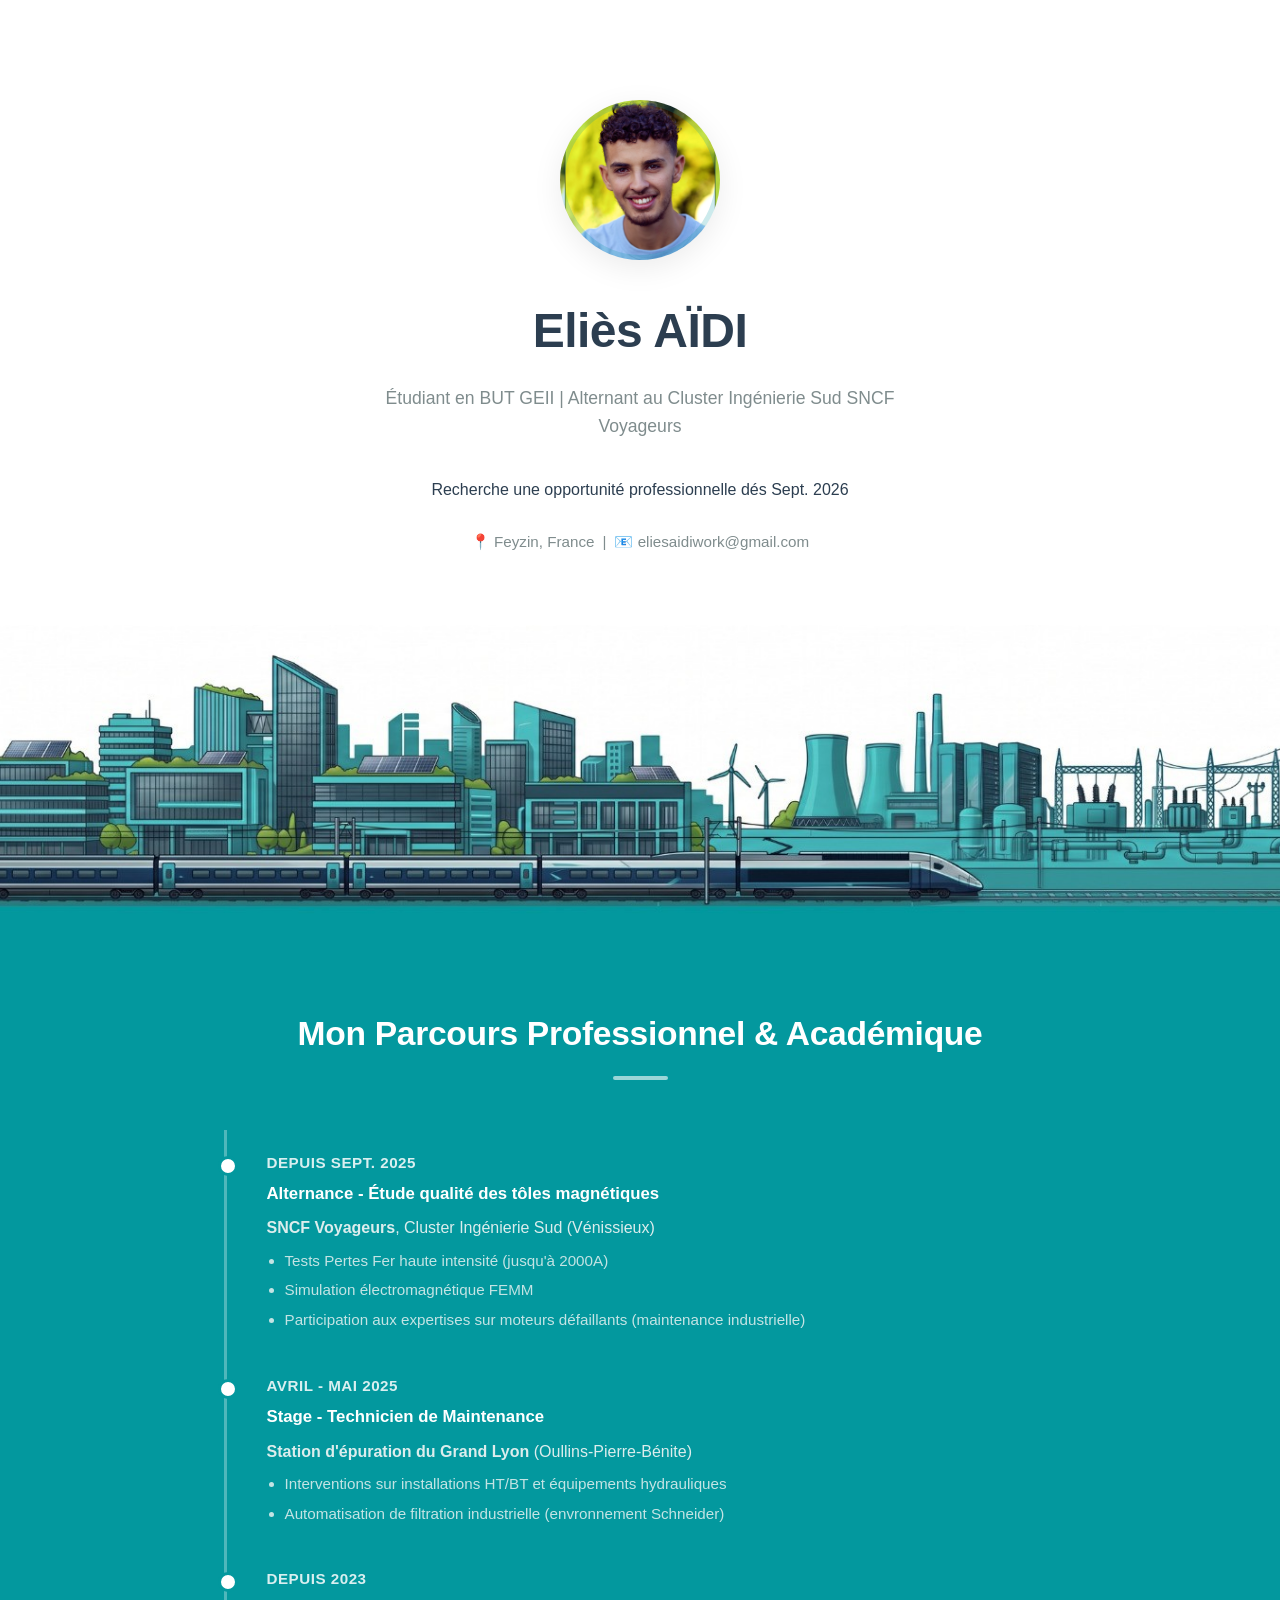
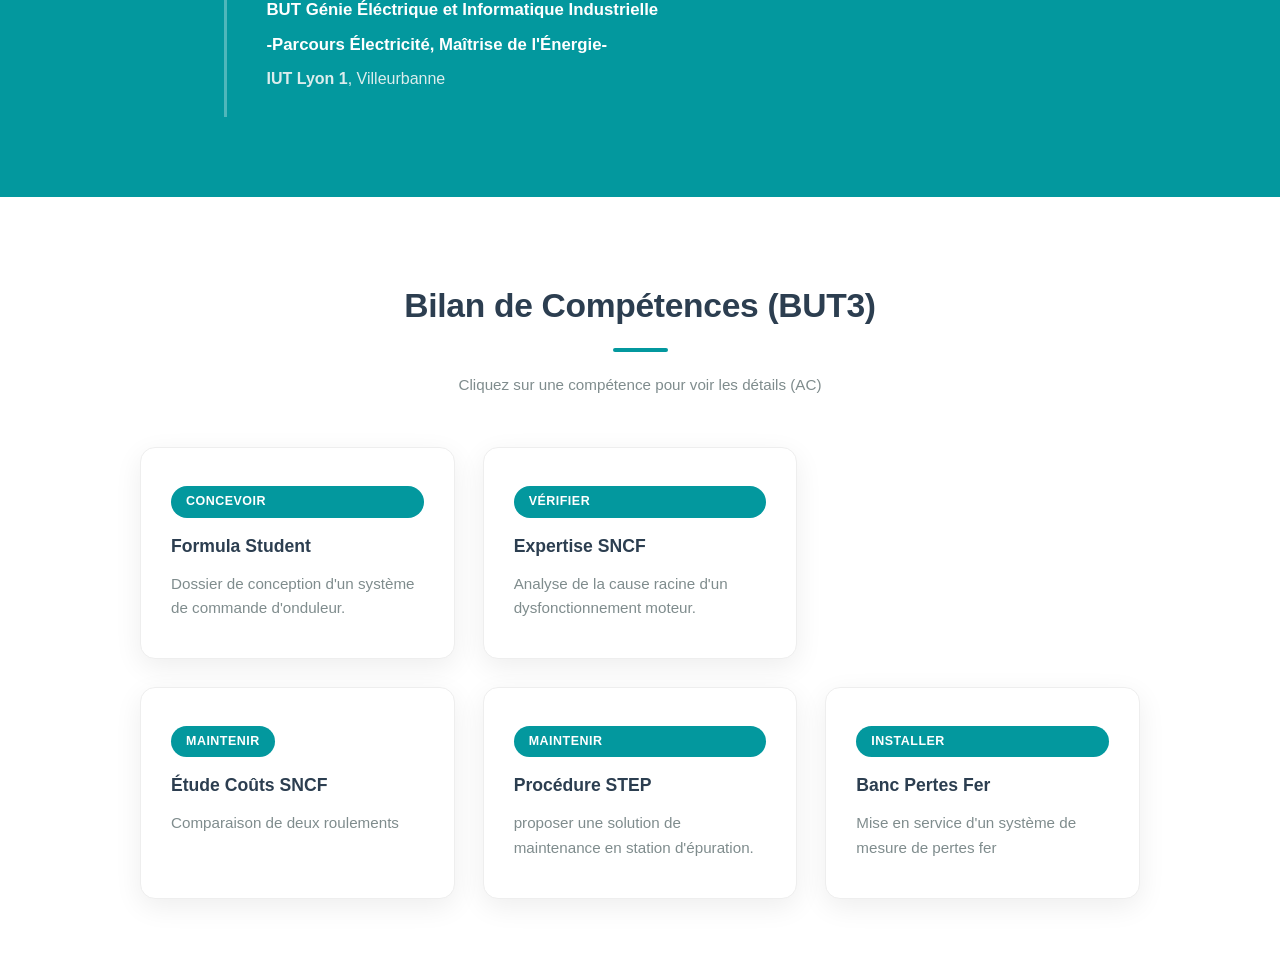
==== index.html @ 9e9a6b29 "Add files via upload" ====
<!DOCTYPE html>
<html lang="fr">
<head>
    <meta charset="UTF-8">
    <meta name="viewport" content="width=device-width, initial-scale=1.0">
    <title>Portfolio - Eliès AÏDI</title>
    <link rel="stylesheet" href="style.css">
</head>
<body>

    <header class="accueil">
        <div class="container contenu-accueil">
            <div class="photo-profil"></div> 
            <h1>Eliès AÏDI</h1>
            <h2>Étudiant en BUT GEII | Alternant au Cluster Ingénierie Sud SNCF Voyageurs</h2>
            <p>Recherche une opportunité professionnelle dés Sept. 2026</p>
            <div class="contact-rapide">
                <span>📍 Feyzin, France</span> | 
                <span>📧 eliesaidiwork@gmail.com</span>
            </div>
        </div>
    </header>

    <div class="skyline-divider"></div>

    <section class="section-bleue">
        <div class="container">
            <h2 class="titre-section">Mon Parcours Professionnel & Académique</h2>
            <div class="timeline">
                

                <div class="timeline-item">
                    <div class="date">Depuis Sept. 2025</div>
                    <div class="content">
                        <h3>Alternance - Étude qualité des tôles magnétiques</h3>
                        <p><strong>SNCF Voyageurs</strong>, Cluster Ingénierie Sud (Vénissieux)</p>
                        <ul>
                            <li>Tests Pertes Fer haute intensité (jusqu'à 2000A)</li>
                            <li>Simulation électromagnétique FEMM</li>
			    <li>Participation aux expertises sur moteurs défaillants (maintenance industrielle)</li>
                        </ul>
                    </div>
                </div>

                <div class="timeline-item">
                    <div class="date">Avril - Mai 2025</div>
                    <div class="content">
                        <h3>Stage - Technicien de Maintenance</h3>
                        <p><strong>Station d'épuration du Grand Lyon</strong> (Oullins-Pierre-Bénite)</p>
                        <ul>
                            <li>Interventions sur installations HT/BT et équipements hydrauliques</li>
                        <li>Automatisation de filtration industrielle (envronnement Schneider)</li>
                        </ul>
                    </div>
                </div>

                <div class="timeline-item">
                    <div class="date">Depuis 2023</div>
                    <div class="content">
                        <h3>BUT Génie Éléctrique et Informatique Industrielle</h3> 
			<h3>-Parcours Électricité, Maîtrise de l'Énergie-</h3>
                        <p><strong>IUT Lyon 1</strong>, Villeurbanne</p>
                    </div>
                </div>

            </div>
        </div>
    </section>

    <section class="section-blanche">
        <div class="container">
            <h2 class="titre-section">Bilan de Compétences (BUT3)</h2>
            <p class="sous-titre">Cliquez sur une compétence pour voir les détails (AC)</p>
            
            <div class="grille-projets">
		<a href="formula-student.html" style="text-decoration: none; color: inherit;">
                	<div class="carte-projet">
                    		<span class="badge">Concevoir</span>
                    		<h3>Formula Student</h3>
                    		<p>Dossier de conception d'un système de commande d'onduleur.</p>
                	</div>
		</a>
		<a href="verifier-sncf.html" style="text-decoration: none; color: inherit;">
                	<div class="carte-projet">
                    		<span class="badge">Vérifier</span>
                    		<h3>Expertise SNCF</h3>
                   		<p>Analyse de la cause racine d'un dysfonctionnement moteur.</p>
                	</div>
		</a>
		<a href="maintenir-couts.html" style="text-decoration: none; color: inherit;">
                	<div class="carte-projet">
                    		<span class="badge">Maintenir</span>
                    		<h3>Étude Coûts SNCF</h3>
                    		<p>Comparaison de deux roulements</p>
		</a>
		<a href="maintenir-step.html" style="text-decoration: none; color: inherit;">
                	</div>
                	<div class="carte-projet">
                    		<span class="badge">Maintenir</span>
                    		<h3>Procédure STEP</h3>
                    		<p>proposer une solution de maintenance en station d'épuration.</p>
                	</div>
		</a>
		<a href="installer-sncf.html" style="text-decoration: none; color: inherit;">
                	<div class="carte-projet">
                    		<span class="badge">Installer</span>
                    		<h3>Banc Pertes Fer</h3>
                    		<p>Mise en service d'un système de mesure de pertes fer</p>
                	</div>
		</a>
            </div>
        </div>
    </section>

</body>
</html>
---- style.css ----
:root {
    --primary: #03989e;
    --secondary: #2c3e50;
    --white: #ffffff;
    --light-text: #f4f7f6;
    --gray: #7f8c8d;
}

/* =========================================
   BASE
========================================= */

html {
    scroll-behavior: smooth;
}

body {
    font-family: 'Helvetica Neue', Arial, sans-serif;
    line-height: 1.7;
    margin: 0;
    color: var(--secondary);
    background-color: var(--white);
    animation: pageFadeIn 0.5s ease;
}

@keyframes pageFadeIn {
    from { opacity: 0; transform: translateY(8px); }
    to   { opacity: 1; transform: translateY(0); }
}

.container {
    max-width: 1000px;
    margin: 0 auto;
    padding: 0 20px;
}

/* =========================================
   SECTION 1 : ACCUEIL
========================================= */

.accueil {
    background-color: var(--white);
    color: var(--secondary);
    padding: 100px 0 70px;
    text-align: center;
}

.contenu-accueil {
    display: flex;
    flex-direction: column;
    align-items: center;
}

.photo-profil {
    width: 150px;
    height: 150px;
    background-color: #ddd;
    border-radius: 50%;
    margin: 0 auto 30px;
    border: 5px solid rgba(3, 152, 158, 0.2);
    background-image: url('photo.png');
    background-size: cover;
    background-position: center;
    box-shadow: 0 8px 30px rgba(0, 0, 0, 0.08);
    transition: transform 0.3s ease, box-shadow 0.3s ease;
}

.photo-profil:hover {
    transform: scale(1.04);
    box-shadow: 0 12px 40px rgba(3, 152, 158, 0.2);
}

.accueil h1 {
    font-size: 3em;
    font-weight: 700;
    letter-spacing: -0.5px;
    margin: 0 0 12px;
    color: var(--secondary);
}

.accueil h2 {
    font-size: 1.1em;
    font-weight: 400;
    color: var(--gray);
    margin: 0 0 20px;
    max-width: 580px;
    line-height: 1.6;
}

.accueil .mention-alternance {
    display: inline-block;
    background-color: rgba(3, 152, 158, 0.08);
    color: var(--primary);
    border: 1.5px solid rgba(3, 152, 158, 0.35);
    border-radius: 30px;
    padding: 7px 22px;
    font-size: 0.9em;
    font-weight: 600;
    margin-bottom: 20px;
    letter-spacing: 0.2px;
}

.contact-rapide {
    margin-top: 10px;
    font-size: 0.95em;
    color: var(--gray);
    display: flex;
    align-items: center;
    justify-content: center;
    gap: 8px;
    flex-wrap: wrap;
}

.contact-rapide span {
    display: inline-flex;
    align-items: center;
    gap: 4px;
}

.contact-rapide .separateur {
    color: #ccc;
}

/* =========================================
   SKYLINE (PARALLAXE)
========================================= */

.skyline-divider {
    height: 300px;
    width: 100%;
    background-image: url('skyline.jpg');
    background-size: cover;
    background-position: center bottom;
    background-repeat: no-repeat;

}

/* =========================================
   TITRES DE SECTION
========================================= */

.titre-section {
    text-align: center;
    font-size: 2.1em;
    font-weight: 700;
    letter-spacing: -0.3px;
    margin-top: 0;
    margin-bottom: 50px;
    position: relative;
}

.titre-section::after {
    content: '';
    display: block;
    width: 55px;
    height: 4px;
    border-radius: 2px;
    margin: 14px auto 0;
}

/* =========================================
   SECTION 2 : PARCOURS (fond bleu)
========================================= */

.section-bleue {
    background-color: var(--primary);
    color: var(--light-text);
    padding: 80px 0;
}

.section-bleue .titre-section { color: var(--white); }
.section-bleue .titre-section::after { background: rgba(255,255,255,0.6); }

.timeline {
    border-left: 3px solid rgba(255,255,255,0.3);
    margin: 0 auto;
    padding: 20px 40px;
    max-width: 750px;
    text-align: left;
}

.timeline-item {
    position: relative;
    margin-bottom: 40px;
    transition: transform 0.25s ease;
}

.timeline-item:last-child {
    margin-bottom: 0;
}

.timeline-item:hover {
    transform: translateX(6px);
}

.timeline-item::before {
    content: '';
    position: absolute;
    left: -49px;
    top: 6px;
    width: 14px;
    height: 14px;
    background: var(--white);
    border-radius: 50%;
    border: 3px solid var(--primary);
    transition: transform 0.25s ease;
}

.timeline-item:hover::before {
    transform: scale(1.3);
}

.timeline-item .date {
    font-weight: 700;
    color: var(--white);
    font-size: 0.95em;
    opacity: 0.85;
    text-transform: uppercase;
    letter-spacing: 0.5px;
}

.timeline-item h3 { color: var(--white); margin: 4px 0 6px; font-size: 1.05em; }
.timeline-item p  { margin: 4px 0; opacity: 0.9; }
.timeline-item ul { margin-top: 6px; opacity: 0.8; font-size: 0.95em; padding-left: 18px; }
.timeline-item li { margin-bottom: 4px; }

/* =========================================
   SECTION 3 : COMPÉTENCES (fond blanc)
========================================= */

.section-blanche {
    background-color: var(--white);
    padding: 80px 0;
    text-align: center;
}

.section-blanche .titre-section { color: var(--secondary); }
.section-blanche .titre-section::after { background: var(--primary); }

.sous-titre {
    color: var(--gray);
    margin-bottom: 50px;
    margin-top: -30px;
    font-size: 0.95em;
}

.grille-projets {
    display: grid;
    grid-template-columns: repeat(auto-fit, minmax(280px, 1fr));
    gap: 28px;
    align-items: stretch;
}

.carte-projet {
    background: white;
    padding: 38px 30px;
    border-radius: 15px;
    box-shadow: 0 8px 28px rgba(0,0,0,0.07);
    transition: transform 0.3s ease, box-shadow 0.3s ease, background-color 0.3s ease, color 0.3s ease;
    text-align: left;
    cursor: pointer;
    border: 1px solid #eeeeee;
    display: flex;
    flex-direction: column;
}

.carte-projet h3 {
    margin: 0 0 10px;
    font-size: 1.1em;
}

.carte-projet p {
    flex-grow: 1;
    margin: 0;
    font-size: 0.95em;
    line-height: 1.6;
    color: var(--gray);
    transition: color 0.3s ease;
}

.carte-projet:hover {
    transform: translateY(-10px);
    box-shadow: 0 18px 45px rgba(0,0,0,0.13);
    background-color: #006666;
    color: white;
}

.carte-projet:hover h3 { color: white; }
.carte-projet:hover p  { color: rgba(255,255,255,0.82); }

.badge {
    background: var(--primary);
    color: white;
    padding: 5px 15px;
    border-radius: 20px;
    font-size: 0.78em;
    text-transform: uppercase;
    font-weight: 700;
    letter-spacing: 0.5px;
    display: inline-block;
    margin-bottom: 14px;
    transition: background 0.3s ease, color 0.3s ease;
}

.carte-projet:hover .badge {
    background: rgba(255,255,255,0.2);
    color: white;
    border: 2px solid rgba(255,255,255,0.4);
}

/* =========================================
   PAGES COMPÉTENCES (C.D.T.R)
========================================= */

.page-competence {
    background-color: #f4f7f6;
}

.navigation-top {
    background-color: var(--secondary);
    padding: 15px 0;
    position: sticky;
    top: 0;
    z-index: 100;
    box-shadow: 0 3px 12px rgba(0,0,0,0.2);
}

.btn-retour {
    color: white;
    text-decoration: none;
    font-weight: 600;
    font-size: 0.9em;
    transition: color 0.2s ease, padding-left 0.2s ease;
    display: inline-block;
}

.btn-retour:hover {
    color: var(--primary);
    padding-left: 4px;
}

.header-competence {
    background: linear-gradient(135deg, var(--primary), #026b6f);
    color: white;
    padding: 60px 0 80px;
    text-align: center;
}

.header-competence h1 {
    font-size: 1.9em;
    margin: 16px 0 10px;
    line-height: 1.3;
}

.ac-titre {
    font-size: 1em;
    font-style: italic;
    opacity: 0.85;
    max-width: 600px;
    margin: 0 auto;
    line-height: 1.5;
}

.contenu-cdtr {
    background: white;
    padding: 50px 50px;
    border-radius: 12px;
    box-shadow: 0 5px 25px rgba(0,0,0,0.06);
    margin-top: -35px;
    margin-bottom: 60px;
}

/* Blocs C.D.T.R */
.bloc-cdtr {
    margin-bottom: 45px;
    padding-bottom: 35px;
    border-bottom: 1px solid #edf0ef;
}

.bloc-cdtr:last-child { border-bottom: none; margin-bottom: 0; }

.bloc-cdtr h2 {
    color: var(--primary);
    border-left: 5px solid var(--primary);
    padding-left: 16px;
    margin-bottom: 20px;
    font-size: 1.25em;
}

.bloc-cdtr p {
    color: #444;
    line-height: 1.75;
}

.bloc-demarche ul {
    list-style-type: square;
    padding-left: 22px;
}

.bloc-demarche li {
    margin-bottom: 12px;
    line-height: 1.7;
    color: #444;
}

/* Traces */
.trace-item {
    background: #f9fafb;
    padding: 25px;
    border-radius: 10px;
    margin-bottom: 25px;
    border: 1px solid #edf0ef;
}

.trace-item h3 {
    margin-top: 0;
    color: var(--secondary);
    font-size: 1.05em;
}

.trace-item p {
    margin-bottom: 0;
}

.image-trace {
    max-width: 100%;
    height: auto;
    border-radius: 6px;
    box-shadow: 0 3px 14px rgba(0,0,0,0.1);
    display: block;
    margin: 18px auto;
}

.lecteur-pdf {
    width: 100%;
    height: 620px;
    border: 2px solid #dde2e1;
    border-radius: 6px;
    margin-top: 15px;
    display: block;
}

/* Bloc Recul */
.bloc-recul {
    background-color: #e6f5f5;
    padding: 28px 30px;
    border-radius: 10px;
    border-left: 5px solid var(--primary);
}

.bloc-recul h2 {
    border-left: none;
    padding-left: 0;
    margin-top: 0;
}

/* Image inline (investigation SNCF) */
.image-contexte-inline {
    width: 35%;
    max-width: 500px;
    height: auto;
    display: block;
    margin: 30px auto;
    border-radius: 6px;
    box-shadow: 0 5px 18px rgba(0,0,0,0.1);
}

/* =========================================
   RESPONSIVE MOBILE
========================================= */

@media (max-width: 768px) {
    .accueil { padding: 70px 0 50px; }
    .accueil h1 { font-size: 2.1em; }
    .accueil h2 { font-size: 1em; }

    .skyline-divider {
        height: 200px;
        background-attachment: scroll; /* Évite les bugs iOS */
    }

    .titre-section { font-size: 1.7em; }

    .timeline {
        padding: 15px 20px;
    }

    .timeline-item::before {
        left: -30px;
    }

    .grille-projets {
        grid-template-columns: 1fr;
    }

    .contenu-cdtr {
        padding: 28px 20px;
        margin-top: 0;
        border-radius: 0;
    }

    .lecteur-pdf { height: 420px; }

    .image-contexte-inline { width: 65%; }

    .header-competence { padding: 45px 0 65px; }
    .header-competence h1 { font-size: 1.5em; }

    .bloc-recul { padding: 22px 20px; }
}
/* =========================================
   SECTION FAQ (Foire Aux Questions)
========================================= */

.section-faq {
    background-color: var(--light-bg); /* Utilise le fond gris clair du site */
    padding: 60px 0 80px 0;
}

.faq-conteneur {
    max-width: 800px;
    margin: 0 auto;
}

.faq-item {
    background-color: white;
    border-radius: 8px;
    margin-bottom: 15px;
    box-shadow: 0 4px 10px rgba(0,0,0,0.05);
    overflow: hidden;
    border-left: 4px solid var(--primary); /* Ligne bleue sur la gauche */
    transition: all 0.3s ease;
}

/* Le titre de la question cliquable */
.faq-item summary {
    padding: 20px 40px 20px 20px;
    font-weight: bold;
    font-size: 1.05em;
    cursor: pointer;
    color: var(--secondary);
    list-style: none; /* Enlève la flèche native des navigateurs */
    position: relative;
    outline: none;
}

/* Retire la petite flèche de base sur Chrome/Safari */
.faq-item summary::-webkit-details-marker {
    display: none;
}

/* Ajouter une icône (+) personnalisée */
.faq-item summary::after {
    content: '+';
    position: absolute;
    right: 20px;
    top: 50%;
    transform: translateY(-50%);
    font-size: 1.5em;
    color: var(--primary);
    font-weight: normal;
}

/* Changer le (+) en (-) quand la carte est ouverte */
.faq-item[open] summary::after {
    content: '−';
}

.faq-item summary:hover {
    color: var(--primary);
}

/* Le texte de la réponse */
.faq-reponse {
    padding: 0 20px 20px 20px;
    color: var(--gray);
    border-top: 1px solid #eee;
    margin-top: 5px;
    padding-top: 15px;
    line-height: 1.6;
}
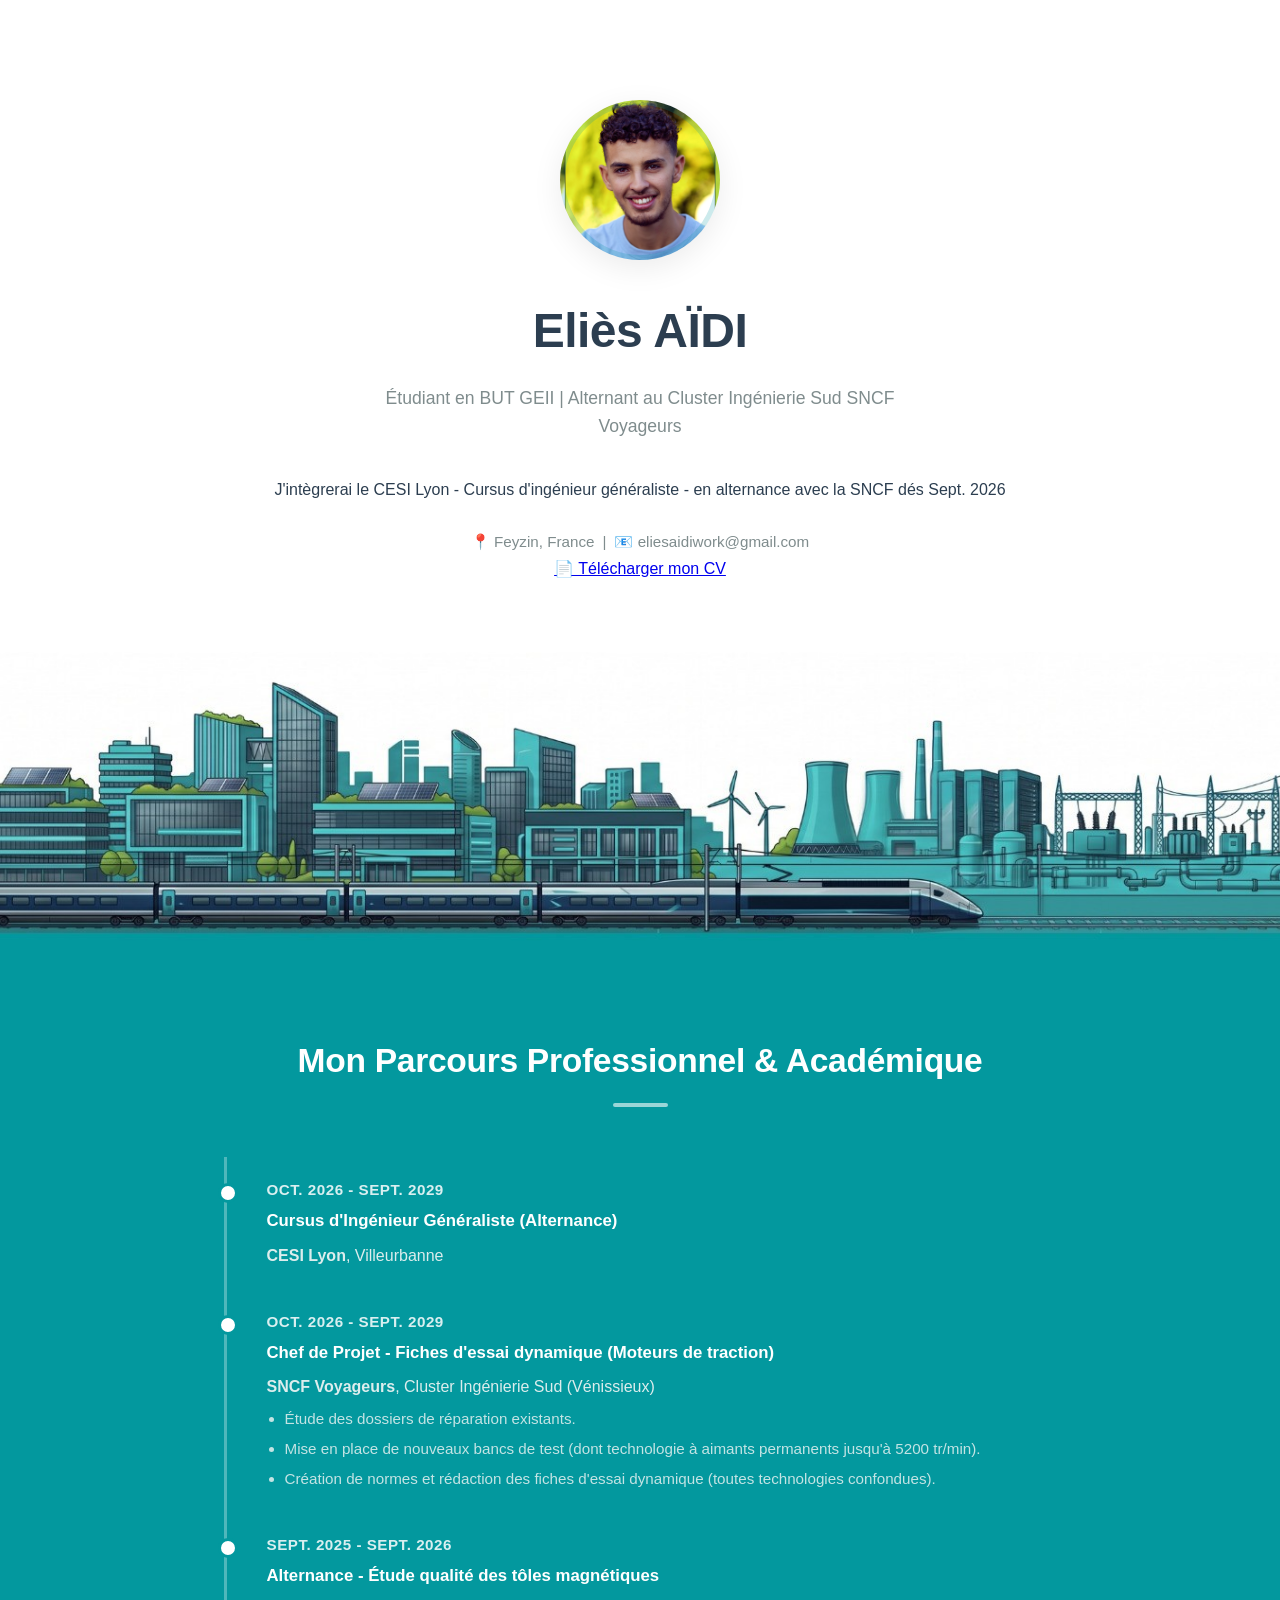
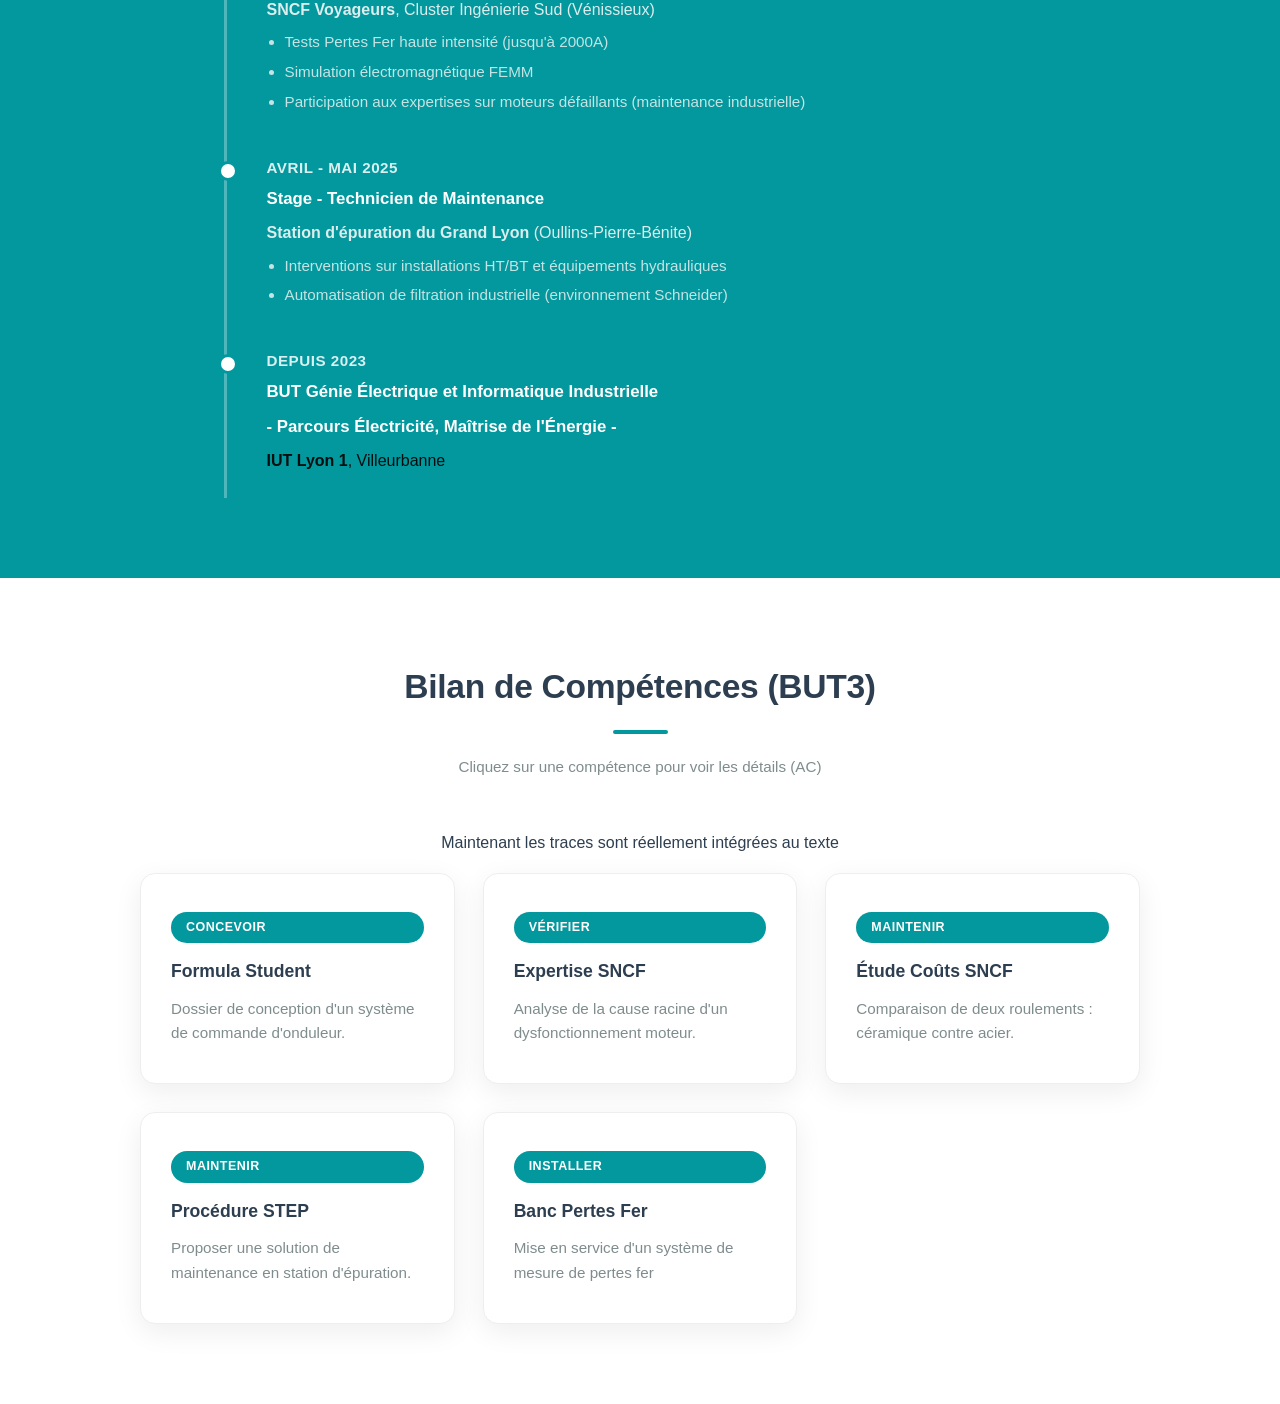
==== commit d9bcd0a9: "index.html" ====
--- a/index.html
+++ b/index.html
@@ -13,12 +13,14 @@
             <div class="photo-profil"></div> 
             <h1>Eliès AÏDI</h1>
             <h2>Étudiant en BUT GEII | Alternant au Cluster Ingénierie Sud SNCF Voyageurs</h2>
-            <p>Recherche une opportunité professionnelle dés Sept. 2026</p>
+            <p>J'intègrerai le CESI Lyon - Cursus d'ingénieur généraliste - en alternance avec la SNCF dés Sept. 2026</p>
             <div class="contact-rapide">
                 <span>📍 Feyzin, France</span> | 
                 <span>📧 eliesaidiwork@gmail.com</span>
             </div>
-        </div>
+	    <div class="cv-download">
+                <a href="CV_Elies_AIDI.pdf" target="_blank" download class="btn-cv">📄 Télécharger mon CV</a>
+            </div> 
     </header>
 
     <div class="skyline-divider"></div>
@@ -26,18 +28,40 @@
     <section class="section-bleue">
         <div class="container">
             <h2 class="titre-section">Mon Parcours Professionnel & Académique</h2>
-            <div class="timeline">
+<div class="timeline">
                 
+		<!-- NOUVELLES AMÉLIORATIONS SURLIGNÉES EN JAUNE -->
+                <div class="timeline-item nouveau-jaune">
+                    <div class="date">Oct. 2026 - Sept. 2029</div>
+                    <div class="content">
+                        <h3>Cursus d'Ingénieur Généraliste (Alternance)</h3>
+                        <p><strong>CESI Lyon</strong>, Villeurbanne</p>
+                    </div>
+                </div>
+
+                <div class="timeline-item nouveau-jaune">
+                    <div class="date">Oct. 2026 - Sept. 2029</div>
+                    <div class="content">
+                        <h3>Chef de Projet - Fiches d'essai dynamique (Moteurs de traction)</h3>
+                        <p><strong>SNCF Voyageurs</strong>, Cluster Ingénierie Sud (Vénissieux)</p>
+                        <ul>
+                            <li>Étude des dossiers de réparation existants.</li>
+                            <li>Mise en place de nouveaux bancs de test (dont technologie à aimants permanents jusqu'à 5200 tr/min).</li>
+                            <li>Création de normes et rédaction des fiches d'essai dynamique (toutes technologies confondues).</li>
+                        </ul>
+                    </div>
+                </div>
+                <!-- FIN DES NOUVELLES AMÉLIORATIONS -->
 
                 <div class="timeline-item">
-                    <div class="date">Depuis Sept. 2025</div>
+                    <div class="date">Sept. 2025 - Sept. 2026</div>
                     <div class="content">
                         <h3>Alternance - Étude qualité des tôles magnétiques</h3>
                         <p><strong>SNCF Voyageurs</strong>, Cluster Ingénierie Sud (Vénissieux)</p>
                         <ul>
                             <li>Tests Pertes Fer haute intensité (jusqu'à 2000A)</li>
                             <li>Simulation électromagnétique FEMM</li>
-			    <li>Participation aux expertises sur moteurs défaillants (maintenance industrielle)</li>
+                            <li>Participation aux expertises sur moteurs défaillants (maintenance industrielle)</li>
                         </ul>
                     </div>
                 </div>
@@ -49,68 +73,77 @@
                         <p><strong>Station d'épuration du Grand Lyon</strong> (Oullins-Pierre-Bénite)</p>
                         <ul>
                             <li>Interventions sur installations HT/BT et équipements hydrauliques</li>
-                        <li>Automatisation de filtration industrielle (envronnement Schneider)</li>
+                            <li>Automatisation de filtration industrielle (environnement Schneider)</li>
                         </ul>
                     </div>
                 </div>
 
+<mark>
                 <div class="timeline-item">
                     <div class="date">Depuis 2023</div>
                     <div class="content">
-                        <h3>BUT Génie Éléctrique et Informatique Industrielle</h3> 
-			<h3>-Parcours Électricité, Maîtrise de l'Énergie-</h3>
+                        <h3>BUT Génie Électrique et Informatique Industrielle</h3> 
+			            <h3>- Parcours Électricité, Maîtrise de l'Énergie -</h3>
                         <p><strong>IUT Lyon 1</strong>, Villeurbanne</p>
                     </div>
                 </div>
 
-            </div>
-        </div>
-    </section>
+            </div> <!-- FIN DE LA TIMELINE -->
+        </div> <!-- FIN DU CONTAINER -->
+    </section> <!-- FIN DE LA SECTION BLEUE (C'est ce qui séparera bien les deux couleurs) -->
 
     <section class="section-blanche">
         <div class="container">
             <h2 class="titre-section">Bilan de Compétences (BUT3)</h2>
             <p class="sous-titre">Cliquez sur une compétence pour voir les détails (AC)</p>
+ 	    <p class="sous-titre1">Maintenant les traces sont réellement intégrées au texte</p>
+
             
             <div class="grille-projets">
-		<a href="formula-student.html" style="text-decoration: none; color: inherit;">
+		        <a href="formula-student.html" style="text-decoration: none; color: inherit;">
                 	<div class="carte-projet">
                     		<span class="badge">Concevoir</span>
                     		<h3>Formula Student</h3>
                     		<p>Dossier de conception d'un système de commande d'onduleur.</p>
                 	</div>
-		</a>
-		<a href="verifier-sncf.html" style="text-decoration: none; color: inherit;">
+		        </a>
+
+		        <a href="verifier-sncf.html" style="text-decoration: none; color: inherit;">
                 	<div class="carte-projet">
                     		<span class="badge">Vérifier</span>
                     		<h3>Expertise SNCF</h3>
-                   		<p>Analyse de la cause racine d'un dysfonctionnement moteur.</p>
+                   		    <p>Analyse de la cause racine d'un dysfonctionnement moteur.</p>
                 	</div>
-		</a>
-		<a href="maintenir-couts.html" style="text-decoration: none; color: inherit;">
+		        </a>
+
+		        <a href="maintenir-couts.html" style="text-decoration: none; color: inherit;">
                 	<div class="carte-projet">
                     		<span class="badge">Maintenir</span>
                     		<h3>Étude Coûts SNCF</h3>
-                    		<p>Comparaison de deux roulements</p>
-		</a>
-		<a href="maintenir-step.html" style="text-decoration: none; color: inherit;">
-                	</div>
+                    		<p>Comparaison de deux roulements :</p>
+				<p>céramique contre acier.</p>
+                    </div> <!-- La fermeture du bloc était mal placée ici -->
+		        </a>
+
+		        <a href="maintenir-step.html" style="text-decoration: none; color: inherit;">
                 	<div class="carte-projet">
                     		<span class="badge">Maintenir</span>
                     		<h3>Procédure STEP</h3>
-                    		<p>proposer une solution de maintenance en station d'épuration.</p>
+                    		<p>Proposer une solution de maintenance en station d'épuration.</p>
                 	</div>
-		</a>
-		<a href="installer-sncf.html" style="text-decoration: none; color: inherit;">
+		        </a>
+
+		        <a href="installer-sncf.html" style="text-decoration: none; color: inherit;">
                 	<div class="carte-projet">
                     		<span class="badge">Installer</span>
                     		<h3>Banc Pertes Fer</h3>
                     		<p>Mise en service d'un système de mesure de pertes fer</p>
                 	</div>
-		</a>
+		        </a>
             </div>
         </div>
     </section>
+</mark>
 
 </body>
-</html>+</html>
